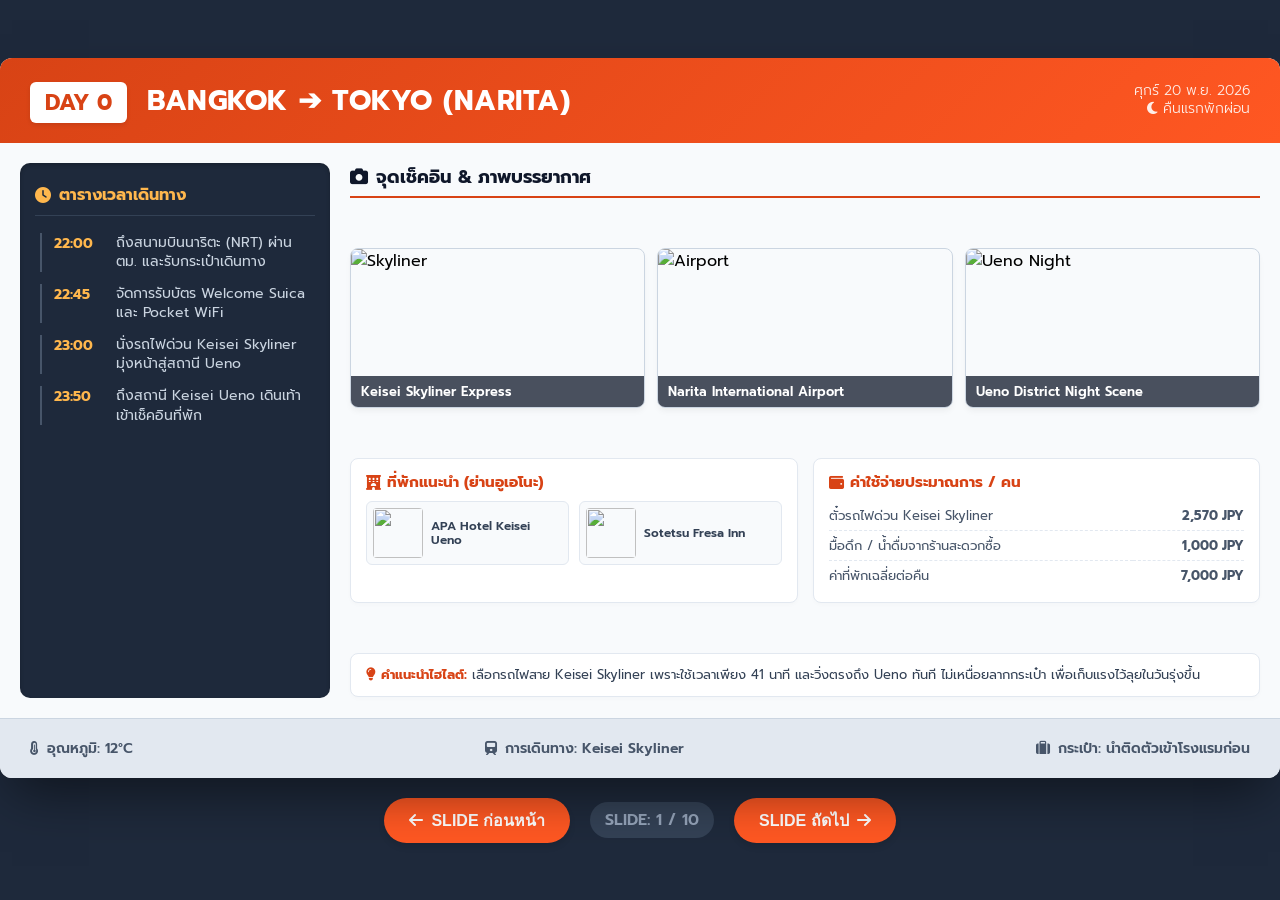
==== index.html @ 740a5201 "Create index.html Japan Trip for Nov 2026" ====
<!DOCTYPE html>
<html lang="th">
<head>
    <meta charset="UTF-8">
    <meta name="viewport" content="width=device-width, initial-scale=1.0">
    <title>Japan Golden Autumn Trip 2026 - PPT Deck</title>
    <link rel="preconnect" href="https://fonts.googleapis.com">
    <link rel="preconnect" href="https://fonts.gstatic.com" crossorigin>
    <link href="https://fonts.googleapis.com/css2?family=Prompt:wght@300;400;600;700&display=swap" rel="stylesheet">
    <link rel="stylesheet" href="https://cdnjs.cloudflare.com/ajax/libs/font-awesome/6.5.1/css/all.min.css">
    <style>
        * { box-sizing: border-box; margin: 0; padding: 0; }
        body { 
            background-color: #1e293b; 
            font-family: 'Prompt', sans-serif; 
            display: flex; 
            flex-direction: column; 
            align-items: center; 
            justify-content: center; 
            min-height: 100vh;
            overflow-x: hidden;
        }

        /* PPT Presentation Wrapper */
        .ppt-wrapper {
            position: relative;
            width: 1280px;
            height: 720px;
            background: #0f172a;
            box-shadow: 0 25px 50px -12px rgba(0, 0, 0, 0.5);
            border-radius: 12px;
            overflow: hidden;
        }

        /* Slide Control Mechanics */
        .slide {
            position: absolute;
            top: 0;
            left: 0;
            width: 1280px;
            height: 720px;
            background-color: #ffffff;
            display: none; /* ซ่อนทุกหน้าไว้ก่อน */
            flex-direction: column;
        }

        /* หน้าที่กำลังแสดงผล */
        .slide.active {
            display: flex;
        }

        /* HEADER STYLES */
        .header {
            background: linear-gradient(135deg, #d84315, #ff5722);
            color: white;
            padding: 15px 30px;
            display: flex;
            justify-content: space-between;
            align-items: center;
            height: 85px;
        }
        .header .day-badge {
            background-color: white;
            color: #d84315;
            padding: 4px 15px;
            border-radius: 6px;
            font-weight: 700;
            font-size: 22px;
            margin-right: 20px;
            box-shadow: 0 2px 4px rgba(0,0,0,0.1);
        }
        .header .route { font-size: 28px; font-weight: 700; flex-grow: 1; letter-spacing: 0.5px; }
        .header .sun-info { text-align: right; font-size: 14px; opacity: 0.9; font-weight: 300; line-height: 1.3; }

        /* MAIN CONTENT LAYOUT */
        .main-content {
            display: grid;
            grid-template-columns: 310px 1fr;
            flex-grow: 1;
            padding: 20px;
            gap: 20px;
            background-color: #f8fafc;
            height: calc(100% - 145px);
        }

        /* Left Side: Schedule Time-Table */
        .schedule-column {
            background-color: #1e293b;
            color: white;
            border-radius: 10px;
            padding: 20px 15px;
            display: flex;
            flex-direction: column;
            gap: 12px;
            box-shadow: inset 0 2px 4px rgba(0,0,0,0.2);
        }
        .schedule-title-bar {
            color: #ffb74d;
            font-size: 16px;
            font-weight: 700;
            border-bottom: 1px solid #334155;
            padding-bottom: 8px;
            margin-bottom: 5px;
            display: flex;
            align-items: center;
            gap: 8px;
        }
        .schedule-item { display: flex; align-items: flex-start; gap: 12px; border-left: 2px solid #475569; padding-left: 12px; margin-left: 5px; }
        .schedule-time { font-weight: 700; color: #ffb74d; min-width: 50px; font-size: 14px; }
        .schedule-desc { line-height: 1.4; font-size: 14px; color: #cbd5e1; }

        /* Right Side: Content Area */
        .content-area { display: flex; flex-direction: column; gap: 15px; justify-content: space-between; }
        
        .section-title {
            font-size: 18px;
            font-weight: 700;
            color: #0f172a;
            border-bottom: 2px solid #d84315;
            padding-bottom: 5px;
            display: flex;
            align-items: center;
            gap: 8px;
        }

        /* Image Display Grid */
        .photo-grid { display: grid; grid-template-columns: repeat(3, 1fr); gap: 12px; }
        .photo-box { border-radius: 8px; overflow: hidden; height: 160px; border: 1px solid #cbd5e1; position: relative; box-shadow: 0 4px 6px -1px rgba(0,0,0,0.05); }
        .photo-box img { width: 100%; height: 100%; object-fit: cover; }
        .photo-label { position: absolute; bottom: 0; left: 0; right: 0; background: rgba(15, 23, 42, 0.75); color: white; padding: 6px 10px; font-size: 13px; font-weight: 600; }

        /* Info Row Cards */
        .footer-sections { display: grid; grid-template-columns: 1fr 1fr; gap: 15px; }
        
        .box-container {
            background: #ffffff;
            border: 1px solid #e2e8f0;
            border-radius: 8px;
            padding: 12px 15px;
            box-shadow: 0 2px 4px rgba(0,0,0,0.02);
        }
        .box-title { color: #d84315; font-weight: 700; font-size: 15px; margin-bottom: 8px; display: flex; align-items: center; gap: 6px; }
        
        .cards-row { display: grid; grid-template-columns: repeat(2, 1fr); gap: 10px; }
        .small-card { background: #f8fafc; border: 1px solid #e2e8f0; border-radius: 6px; padding: 6px; display: flex; align-items: center; gap: 8px; }
        .small-card img { width: 50px; height: 50px; object-fit: cover; border-radius: 4px; flex-shrink: 0; }
        .small-card .name { font-size: 12px; font-weight: 600; color: #334155; line-height: 1.2; }

        /* Cost Lists */
        .cost-table { width: 100%; border-collapse: collapse; font-size: 13px; }
        .cost-table tr { border-bottom: 1px dashed #e2e8f0; }
        .cost-table tr:last-child { border-bottom: none; }
        .cost-table td { padding: 5px 0; color: #475569; }
        .cost-val { text-align: right; font-weight: 700; color: #0f172a; }

        /* Tips Banner */
        .tips-box { font-size: 13px; line-height: 1.4; color: #334155; }
        .tips-box strong { color: #d84315; }

        /* BOTTOM METRICS BAR */
        .bottom-icons {
            display: flex;
            justify-content: space-between;
            align-items: center;
            padding: 0 30px;
            background: #e2e8f0;
            height: 60px;
            font-size: 14px;
            color: #475569;
            font-weight: 600;
            border-top: 1px solid #cbd5e1;
        }
        .bottom-icons div { display: flex; align-items: center; gap: 8px; }

        /* INTERACTIVE NAVIGATION BUTTONS */
        .nav-controls {
            display: flex;
            gap: 20px;
            margin-top: 20px;
            align-items: center;
        }
        .btn-nav {
            background-color: #ff5722;
            color: white;
            border: none;
            padding: 10px 25px;
            font-size: 16px;
            font-weight: 600;
            border-radius: 30px;
            cursor: pointer;
            transition: all 0.2s;
            box-shadow: 0 4px 6px rgba(0,0,0,0.1);
            display: flex;
            align-items: center;
            gap: 8px;
        }
        .btn-nav:hover { background-color: #d84315; transform: translateY(-2px); }
        .btn-nav:active { transform: translateY(0); }
        .slide-indicator {
            color: #94a3b8;
            font-size: 16px;
            font-weight: 600;
            background: #334155;
            padding: 6px 15px;
            border-radius: 20px;
        }
    </style>
</head>
<body>

<div class="ppt-wrapper">

    <div class="slide active" id="slide-0">
        <div class="header">
            <div><span class="day-badge">DAY 0</span><span class="route">BANGKOK ➔ TOKYO (NARITA)</span></div>
            <div class="sun-info">ศุกร์ 20 พ.ย. 2026<br><i class="fa-solid fa-moon"></i> คืนแรกพักผ่อน</div>
        </div>
        <div class="main-content">
            <div class="schedule-column">
                <div class="schedule-title-bar"><i class="fa-solid fa-clock"></i> ตารางเวลาเดินทาง</div>
                <div class="schedule-item"><div class="schedule-time">22:00</div><div class="schedule-desc">ถึงสนามบินนาริตะ (NRT) ผ่าน ตม. และรับกระเป๋าเดินทาง</div></div>
                <div class="schedule-item"><div class="schedule-time">22:45</div><div class="schedule-desc">จัดการรับบัตร Welcome Suica และ Pocket WiFi</div></div>
                <div class="schedule-item"><div class="schedule-time">23:00</div><div class="schedule-desc">นั่งรถไฟด่วน Keisei Skyliner มุ่งหน้าสู่สถานี Ueno</div></div>
                <div class="schedule-item"><div class="schedule-time">23:50</div><div class="schedule-desc">ถึงสถานี Keisei Ueno เดินเท้าเข้าเช็คอินที่พัก</div></div>
            </div>
            <div class="content-area">
                <div class="section-title"><i class="fa-solid fa-camera"></i> จุดเช็คอิน & ภาพบรรยากาศ</div>
                <div class="photo-grid">
                    <div class="photo-box"><img src="http://www.keisei.co.jp/keisei/tetudou/skyliner/th/assets/images/skyliner/index/skyliner_poster.jpg?q=80&w=400" alt="Skyliner"><div class="photo-label">Keisei Skyliner Express</div></div>
                    <div class="photo-box"><img src="https://www.japankakkoii.com/wp-content/uploads/2023/07/tokyo-narita-airport-01.jpg.webp?q=80&w=400" alt="Airport"><div class="photo-label">Narita International Airport</div></div>
                    <div class="photo-box"><img src="https://images.unsplash.com/photo-1540959733332-eab4deabeeaf?q=80&w=400" alt="Ueno Night"><div class="photo-label">Ueno District Night Scene</div></div>
                </div>
                <div class="footer-sections">
                    <div class="box-container">
                        <div class="box-title"><i class="fa-solid fa-hotel"></i> ที่พักแนะนำ (ย่านอูเอโนะ)</div>
                        <div class="cards-row">
                            <div class="small-card"><img src="https://images.unsplash.com/photo-1566073771259-6a8506099945?q=80&w=100"><div class="name">APA Hotel Keisei Ueno</div></div>
                            <div class="small-card"><img src="https://images.unsplash.com/photo-1520250497591-112f2f40a3f4?q=80&w=100"><div class="name">Sotetsu Fresa Inn</div></div>
                        </div>
                    </div>
                    <div class="box-container">
                        <div class="box-title"><i class="fa-solid fa-wallet"></i> ค่าใช้จ่ายประมาณการ / คน</div>
                        <table class="cost-table">
                            <tr><td>ตั๋วรถไฟด่วน Keisei Skyliner</td><td class="cost-val">2,570 JPY</td></tr>
                            <tr><td>มื้อดึก / น้ำดื่มจากร้านสะดวกซื้อ</td><td class="cost-val">1,000 JPY</td></tr>
                            <tr><td>ค่าที่พักเฉลี่ยต่อคืน</td><td class="cost-val">7,000 JPY</td></tr>
                        </table>
                    </div>
                </div>
                <div class="box-container">
                    <div class="tips-box"><i class="fa-solid fa-lightbulb" style="color:#d84315;"></i> <strong>คำแนะนำไฮไลต์:</strong> เลือกรถไฟสาย Keisei Skyliner เพราะใช้เวลาเพียง 41 นาที และวิ่งตรงถึง Ueno ทันที ไม่เหนื่อยลากกระเป๋า เพื่อเก็บแรงไว้ลุยในวันรุ่งขึ้น</div>
                </div>
            </div>
        </div>
        <div class="bottom-icons">
            <div><i class="fa-solid fa-temperature-three-quarters"></i> อุณหภูมิ: 12°C</div>
            <div><i class="fa-solid fa-train"></i> การเดินทาง: Keisei Skyliner</div>
            <div><i class="fa-solid fa-suitcase"></i> กระเป๋า: นำติดตัวเข้าโรงแรมก่อน</div>
        </div>
    </div>

    <div class="slide" id="slide-1">
        <div class="header">
            <div><span class="day-badge">DAY 1</span><span class="route">TOKYO HIGHLIGHTS (Asakusa & Shibuya)</span></div>
            <div class="sun-info">เสาร์ 21 พ.ย. 2026<br>SUNSET: 16:31</div>
        </div>
        <div class="main-content">
            <div class="schedule-column">
                <div class="schedule-title-bar"><i class="fa-solid fa-clock"></i> ตารางเวลาเดินทาง</div>
                <div class="schedule-item"><div class="schedule-time">09:00</div><div class="schedule-desc">เที่ยววัดเซนโซจิ (Asakusa) ไหว้ขอพรโคมแดงยักษ์</div></div>
                <div class="schedule-item"><div class="schedule-time">11:00</div><div class="schedule-desc">เดินชมและชิมขนมโบราณที่ถนนนากามิเสะ</div></div>
                <div class="schedule-item"><div class="schedule-time">12:30</div><div class="schedule-desc">ทานอาหารกลางวัน: เมนูเนื้อชุบแป้งทอดชื่อดัง</div></div>
                <div class="schedule-item"><div class="schedule-time">15:00</div><div class="schedule-desc">เดินทางไปห้าแยกชิบูย่า & ถ่ายรูปกับรูปปั้นฮาจิโกะ</div></div>
                <div class="schedule-item"><div class="schedule-time">17:00</div><div class="schedule-desc">ขึ้นตึก Shibuya Scramble Square ชมวิวพานอรามา</div></div>
            </div>
            <div class="content-area">
                <div class="section-title"><i class="fa-solid fa-camera"></i> จุดเช็คอิน & ภาพบรรยากาศ</div>
                <div class="photo-grid">
                    <div class="photo-box"><img src="http://c7.alamy.com/comp/T2ER0H/giant-red-lantern-at-the-main-senso-ji-temple-in-asakusa-tokyo-japan-it-is-the-oldest-buddhist-temple-in-tokyo-dedicated-to-kannon-the-goddess-of-T2ER0H.jpg?q=80&w=400" alt="Asakusa"><div class="photo-label">Sensoji Temple Red Lantern</div></div>
                    <div class="photo-box"><img src="http://rimage.gnst.jp/livejapan.com/public/article/detail/a/00/02/a0002128/img/en/a0002128_parts_5b3c60d00e62e.jpg?20190904105354&q=80?q=80&w=400" alt="Shibuya"><div class="photo-label">Shibuya Crossing Traffic</div></div>
                    <div class="photo-box"><img src="https://images.unsplash.com/photo-1554797589-7241bb691973?q=80&w=400" alt="Shibuya Sky"><div class="photo-label">Shibuya Sky Deck View</div></div>
                </div>
                <div class="footer-sections">
                    <div class="box-container">
                        <div class="box-title"><i class="fa-solid fa-utensils"></i> ร้านค้า & ร้านอาหารแนะนำ</div>
                        <div class="cards-row">
                            <div class="small-card"><img src="https://images.unsplash.com/photo-1621996346565-e3dbc646d9a9?q=80&w=100"><div class="name">Gyukatsu Motomura</div></div>
                            <div class="small-card"><img src="https://images.unsplash.com/photo-1552611052-33e04de081de?q=80&w=100"><div class="name">Ichiran Ramen Shibuya</div></div>
                        </div>
                    </div>
                    <div class="box-container">
                        <div class="box-title"><i class="fa-solid fa-wallet"></i> ค่าใช้จ่ายประมาณการ / คน</div>
                        <table class="cost-table">
                            <tr><td>ตั๋วรถไฟใต้ดิน Tokyo Metro 24 ชม.</td><td class="cost-val">800 JPY</td></tr>
                            <tr><td>ค่าอาหารกลางวันและเย็นแบบจัดเต็ม</td><td class="cost-val">4,500 JPY</td></tr>
                            <tr><td>บัตรเข้าชมวิว Shibuya Sky</td><td class="cost-val">2,200 JPY</td></tr>
                        </table>
                    </div>
                </div>
                <div class="box-container">
                    <div class="tips-box"><i class="fa-solid fa-lightbulb" style="color:#d84315;"></i> <strong>คำแนะนำไฮไลต์:</strong> ควรจองตั๋วขึ้นตึก Shibuya Sky ล่วงหน้าอย่างน้อย 1 เดือน เลือกช่วงเวลา 16:30 น. เพื่อให้ได้ชมวิวทั้งตอนพระอาทิตย์ตกดินและแสงไฟยามค่ำคืนของโตเกียวครับ</div>
                </div>
            </div>
        </div>
        <div class="bottom-icons">
            <div><i class="fa-solid fa-sun"></i> อุณหภูมิ: 14°C (แดดดี)</div>
            <div><i class="fa-solid fa-train-subway"></i> การเดินทาง: Tokyo Metro Pass</div>
            <div><i class="fa-solid fa-shoe-prints"></i> เดินประมาณ: 15,000 ก้าว</div>
        </div>
    </div>

    <div class="slide" id="slide-2">
        <div class="header">
            <div><span class="day-badge">DAY 2</span><span class="route">NIKKO WORLD HERITAGE DAY TRIP</span></div>
            <div class="sun-info">อาทิตย์ 22 พ.ย. 2026<br>SUNSET: 16:30</div>
        </div>
        <div class="main-content">
            <div class="schedule-column">
                <div class="schedule-title-bar"><i class="fa-solid fa-clock"></i> ตารางเวลาเดินทาง</div>
                <div class="schedule-item"><div class="schedule-time">07:30</div><div class="schedule-desc">จากสถานี Asakusa นั่งรถไฟด่วนขบวนใหม่ Spacia X</div></div>
                <div class="schedule-item"><div class="schedule-time">09:40</div><div class="schedule-desc">ถึงสถานี Tobu Nikko ต่อรถบัสไปยังโซนมรดกโลก</div></div>
                <div class="schedule-item"><div class="schedule-time">10:30</div><div class="schedule-desc">เข้าชมศาลเจ้าโทโชกุ (Toshogu) และสะพานแดงชินเคียว</div></div>
                <div class="schedule-item"><div class="schedule-time">13:00</div><div class="schedule-desc">ทานอาหารกลางวัน: เซ็ตฟองเต้าหู้ยุกะ เมนูท้องถิ่น</div></div>
                <div class="schedule-item"><div class="schedule-time">15:00</div><div class="schedule-desc">นั่งรถบัสขึ้นเขาชมน้ำตกเคกอน และทะเลสาบชูเซนจิ</div></div>
            </div>
            <div class="content-area">
                <div class="section-title"><i class="fa-solid fa-leaf"></i> ไฮไลท์ใบไม้เปลี่ยนสี มรดกโลก</div>
                <div class="photo-grid">
                    <div class="photo-box"><img src="http://japanupclose.web-japan.org/files/100473045.jpeg?q=80&w=400" alt="Toshogu"><div class="photo-label">Toshogu Shrine Nikko</div></div>
                    <div class="photo-box"><img src="http://assets.japantravel.com/photo/61833-212068/1440x960!/tochigi-%E6%97%A5%E5%85%89-%E7%A5%9E%E6%A9%8B-212068.webp?q=80&w=400" alt="Shinkyo"><div class="photo-label">Shinkyo Red Bridge</div></div>
                    <div class="photo-box"><img src="https://images.unsplash.com/photo-1493976040374-85c8e12f0c0e?q=80&w=400" alt="Kegon"><div class="photo-label">Kegon Falls & Autumn Leaves</div></div>
                </div>
                <div class="footer-sections">
                    <div class="box-container">
                        <div class="box-title"><i class="fa-solid fa-utensils"></i> ร้านเด่นเมืองนิกโก้</div>
                        <div class="cards-row">
                            <div class="small-card"><img src="https://images.unsplash.com/photo-1582878826629-29b7ad1cdc43?q=80&w=100"><div class="name">Nikko Yuba Seimondo</div></div>
                            <div class="small-card"><img src="https://images.unsplash.com/photo-1581184953904-29b294313ce3?q=80&w=100"><div class="name">Nikko Coffee (Cafe)</div></div>
                        </div>
                    </div>
                    <div class="box-container">
                        <div class="box-title"><i class="fa-solid fa-wallet"></i> ค่าใช้จ่ายประมาณการ / คน</div>
                        <table class="cost-table">
                            <tr><td>Nikko Pass World Heritage + Spacia X</td><td class="cost-val">6,000 JPY</td></tr>
                            <tr><td>มื้อกลางวันชุดฟองเต้าหู้ดั้งเดิม</td><td class="cost-val">3,000 JPY</td></tr>
                            <tr><td>ค่าเข้าชมศาลเจ้าโทโชกุ</td><td class="cost-val">1,300 JPY</td></tr>
                        </table>
                    </div>
                </div>
                <div class="box-container">
                    <div class="tips-box"><i class="fa-solid fa-lightbulb" style="color:#d84315;"></i> <strong>คำแนะนำไฮไลต์:</strong> นิกโก้ช่วงปลายเดือนพฤศจิกายน ใบไม้เปลี่ยนสีจะงดงามที่สุดบริเวณรอบๆ ศาลเจ้ามรดกโลกด้านล่าง อากาศจะค่อนข้างหนาวเย็นกว่าในโตเกียว ควรเตรียมเสื้อโค้ทหนาไปด้วยครับ</div>
                </div>
            </div>
        </div>
        <div class="bottom-icons">
            <div><i class="fa-solid fa-wind"></i> อุณหภูมิ: 8°C (หนาวเย็น)</div>
            <div><i class="fa-solid fa-train"></i> การเดินทาง: Tobu Spacia X Train</div>
            <div><i class="fa-solid fa-leaf"></i> สภาพธรรมชาติ: ใบไม้เปลี่ยนสีพีค</div>
        </div>
    </div>

    <div class="slide" id="slide-3">
        <div class="header">
            <div><span class="day-badge">DAY 3</span><span class="route">TOKYO ➔ NAGANO (HAKUBA ALPINE)</span></div>
            <div class="sun-info">จันทร์ 23 พ.ย. 2026<br>SUNSET: 16:35</div>
        </div>
        <div class="main-content">
            <div class="schedule-column">
                <div class="schedule-title-bar"><i class="fa-solid fa-clock"></i> ตารางเวลาเดินทาง</div>
                <div class="schedule-item"><div class="schedule-time">08:00</div><div class="schedule-desc">นั่งรถไฟความเร็วสูง Shinkansen จากโตเกียว ไปยังนากาโน่</div></div>
                <div class="schedule-item"><div class="schedule-time">10:30</div><div class="schedule-desc">ต่อรถบัสด่วนจากสถานี Nagano มุ่งสู่เมืองสกี Hakuba</div></div>
                <div class="schedule-item"><div class="schedule-time">12:00</div><div class="schedule-desc">ทานมื้อเที่ยง: ชินชูโซบะเส้นสดและเนื้อวัวนากาโน่</div></div>
                <div class="schedule-item"><div class="schedule-time">14:00</div><div class="schedule-desc">เดินเล่นถ่ายรูปที่สวนสาธารณะโออิเดะ (Oide Park)</div></div>
                <div class="schedule-item"><div class="schedule-time">18:00</div><div class="schedule-desc">เช็คอินโรงแรม แช่น้ำแร่ออนเซ็นธรรมชาติกลางแจ้ง</div></div>
            </div>
            <div class="content-area">
                <div class="section-title"><i class="fa-solid fa-mountain"></i> สัมผัสธรรมชาติเทือกเขาเจแปนแอลป์</div>
                <div class="photo-grid">
                    <div class="photo-box"><img src="http://dynamic-media-cdn.tripadvisor.com/media/photo-o/2a/05/74/d9/caption.jpg?q=80&w=400" alt="Oide Park"><div class="photo-label">Oide Park Rustic Bridge</div></div>
                    <div class="photo-box"><img src="https://qetour.com/public/images/articles/profile/25-95.jpg?auto=compress&cs=tinysrgb&w=1260&h=750&dpr=1?q=80&w=400" alt="Hakuba Mountains"><div class="photo-label">Hakuba Snow Peak Valley</div></div>
                    <div class="photo-box"><img src="https://images.unsplash.com/photo-1517154421773-0529f29ea451?q=80&w=400" alt="Resort"><div class="photo-label">Hakuba Ski Jump Area</div></div>
                </div>
                <div class="footer-sections">
                    <div class="box-container">
                        <div class="box-title"><i class="fa-solid fa-hotel"></i> รีสอร์ทออนเซ็นแนะนำ</div>
                        <div class="cards-row">
                            <div class="small-card"><img src="https://images.unsplash.com/photo-1551882547-ff43c61fe40d?q=80&w=100"><div class="name">Hakuba Mominoki Hotel</div></div>
                            <div class="small-card"><img src="https://images.unsplash.com/photo-1445019980597-93fa8acb246c?q=80&w=100"><div class="name">Hakuba Tokyu Hotel</div></div>
                        </div>
                    </div>
                    <div class="box-container">
                        <div class="box-title"><i class="fa-solid fa-wallet"></i> ค่าใช้จ่ายประมาณการ / คน</div>
                        <table class="cost-table">
                            <tr><td>ตั๋วรถไฟ Shinkansen + Bus ด่วน</td><td class="cost-val">11,000 JPY</td></tr>
                            <tr><td>มื้อกลางวันและเย็น (ในรีสอร์ท)</td><td class="cost-val">5,000 JPY</td></tr>
                            <tr><td>ค่าบริการส่งกระเป๋าเดินทางข้ามเมือง</td><td class="cost-val">2,500 JPY</td></tr>
                        </table>
                    </div>
                </div>
                <div class="box-container">
                    <div class="tips-box"><i class="fa-solid fa-lightbulb" style="color:#d84315;"></i> <strong>คำแนะนำไฮไลต์:</strong> เพื่อความสบายของคุณลุงและคณะ แนะนำให้ใช้บริการแมวดำ (Ta-Q-Bin) ส่งกระเป๋าใบใหญ่จากโตเกียวตรงไปรอที่โอซาก้าเลยครับ แล้วแยกเสื้อผ้าใส่เป้เล็กมาค้างที่ฮาคุบะ 1 คืน จะทำให้การขึ้นรถบัสคล่องตัวขึ้นมากครับ</div>
                </div>
            </div>
        </div>
        <div class="bottom-icons">
            <div><i class="fa-solid fa-snowflake"></i> อุณหภูมิ: 4°C (หนาวจัดมีหิมะบนยอดเขา)</div>
            <div><i class="fa-solid fa-train"></i> การเดินทาง: Shinkansen + Bus</div>
            <div><i class="fa-solid fa-hot-tub-person"></i> ผ่อนคลาย: แช่ออนเซ็นกลางหิมะ</div>
        </div>
    </div>

    <div class="slide" id="slide-4">
        <div class="header">
            <div><span class="day-badge">DAY 4</span><span class="route">HAKUBA ➔ NAGANO ➔ OSAKA (Dotonbori)</span></div>
            <div class="sun-info">อังคาร 24 พ.ย. 2026<br>SUNSET: 16:48</div>
        </div>
        <div class="main-content">
            <div class="schedule-column">
                <div class="schedule-title-bar"><i class="fa-solid fa-clock"></i> ตารางเวลาเดินทาง</div>
                <div class="schedule-item"><div class="schedule-time">09:00</div><div class="schedule-desc">นั่งรถบัสย้อนกลับจาก Hakuba ไปสถานี Nagano</div></div>
                <div class="schedule-item"><div class="schedule-time">11:00</div><div class="schedule-desc">นั่ง Shinkansen ต่อรถไฟด่วน Thunderbird มุ่งสู่โอซาก้า</div></div>
                <div class="schedule-item"><div class="schedule-time">15:00</div><div class="schedule-desc">ถึงโอซาก้า เช็คอินรับกระเป๋าใบใหญ่ที่ส่งล่วงหน้ามา</div></div>
                <div class="schedule-item"><div class="schedule-time">17:00</div><div class="schedule-desc">เยือนย่านโดทอนโบริ ถ่ายภาพคู่ป้ายกูลิโกะในตำนาน</div></div>
                <div class="schedule-item"><div class="schedule-time">18:30</div><div class="schedule-desc">Dinner: ลิ้มรสโอโคโนมิยากิ และทาโกะยากิร้อนๆ</div></div>
            </div>
            <div class="content-area">
                <div class="section-title"><i class="fa-solid fa-utensils"></i> แหล่งอาหารจานเด็ดแห่งครัวของญี่ปุ่น</div>
                <div class="photo-grid">
                    <div class="photo-box"><img src="http://c7.alamy.com/comp/2BD3CRK/osaka-japan-august-2019-glico-running-man-neon-sign-at-dotonbori-canal-is-the-most-popular-osakas-landmark-2BD3CRK.jpg?q=80&w=400" alt="Glico"><div class="photo-label">Dotonbori Glico Neon Sign</div></div>
                    <div class="photo-box"><img src="https://cdn.media.amplience.net/i/japancentre/Recipe-22-takoyaki-octopus-balls/Recipe-22-takoyaki-octopus-balls?$poi$&w=1400&h=820&sm=c&fmt=auto?q=80&w=400" alt="Takoyaki"><div class="photo-label">Fresh Octopus Takoyaki</div></div>
                    <div class="photo-box"><img src="https://photos.smugmug.com/Osaka/Minami/i-tB7CsBK/0/8d21f7e1/L/Minami_Shop_Shinsaibashisuji1-L.jpg?q=80&w=400" alt="Shinsaibashi"><div class="photo-label">Shinsaibashi Shopping Arcade</div></div>
                </div>
                <div class="footer-sections">
                    <div class="box-container">
                        <div class="box-title"><i class="fa-solid fa-store"></i> ร้านอร่อยห้ามพลาด</div>
                        <div class="cards-row">
                            <div class="small-card"><img src="https://images.unsplash.com/photo-1541544741938-0af808871cc0?q=80&w=100"><div class="name">Chibo Okonomiyaki</div></div>
                            <div class="small-card"><img src="https://images.unsplash.com/photo-1614527258496-03c14a84da3c?q=80&w=100"><div class="name">Kani Doraku (ร้านปูยักษ์)</div></div>
                        </div>
                    </div>
                    <div class="box-container">
                        <div class="box-title"><i class="fa-solid fa-wallet"></i> ค่าใช้จ่ายประมาณการ / คน</div>
                        <table class="cost-table">
                            <tr><td>ตั๋วรถไฟข้ามภูมิภาค Shinkansen</td><td class="cost-val">15,000 JPY</td></tr>
                            <tr><td>มื้อค่ำสตรีทฟู้ดโดทอนโบริ</td><td class="cost-val">4,000 JPY</td></tr>
                            <tr><td>ค่าโรงแรม (พักหรูติดสถานี JR)</td><td class="cost-val">9,000 JPY</td></tr>
                        </table>
                    </div>
                </div>
                <div class="box-container">
                    <div class="tips-box"><i class="fa-solid fa-lightbulb" style="color:#d84315;"></i> <strong>คำแนะนำไฮไลต์:</strong> เลือกพักโรงแรมที่ติดสถานีรถไฟหลัก เช่น ย่าน Umeda หรือ Osaka เพื่อความสะดวกในการเดินทางออกไปเที่ยวเมืองรอบๆ อย่างนารา โกเบ และเกียวโตในวันถัดๆ ไป โดยไม่ต้องเปลี่ยนที่พักอีกครับ</div>
                </div>
            </div>
        </div>
        <div class="bottom-icons">
            <div><i class="fa-solid fa-moon"></i> อุณหภูมิ: 15°C (อากาศเย็นสบาย)</div>
            <div><i class="fa-solid fa-train"></i> การเดินทาง: Shinkansen + Thunderbird</div>
            <div><i class="fa-solid fa-lightbulb"></i> บรรยากาศ: สีสันแสงไฟยามค่ำคืน</div>
        </div>
    </div>

    <div class="slide" id="slide-5">
        <div class="header">
            <div><span class="day-badge">DAY 5</span><span class="route">OSAKA CASTLE & SEAFOOD MARKET</span></div>
            <div class="sun-info">พุธ 25 พ.ย. 2026<br>SUNSET: 16:47</div>
        </div>
        <div class="main-content">
            <div class="schedule-column">
                <div class="schedule-title-bar"><i class="fa-solid fa-clock"></i> ตารางเวลาเดินทาง</div>
                <div class="schedule-item"><div class="schedule-time">09:00</div><div class="schedule-desc">ชมปราสาทโอซาก้า และแนวต้นแปะก๊วยสีเหลืองอร่าม</div></div>
                <div class="schedule-item"><div class="schedule-time">11:30</div><div class="schedule-desc">ตระเวนกินของอร่อยที่ตลาดปลาคุรมง (Kuromon Market)</div></div>
                <div class="schedule-item"><div class="schedule-time">12:30</div><div class="schedule-desc">Lunch: ทานซาชิมิสดๆ หอยเชลล์ยักษ์ และขาปูยักษ์ย่าง</div></div>
                <div class="schedule-item"><div class="schedule-time">15:00</div><div class="schedule-desc">ขึ้นตึกสูง Harukas 300 ชมทัศนียภาพเมืองแบบมุมกว้าง</div></div>
                <div class="schedule-item"><div class="schedule-time">18:00</div><div class="schedule-desc">Dinner: ปิ้งย่างเนื้อวัวมัตสึซากะเกรดพรีเมียมลายหินอ่อน</div></div>
            </div>
            <div class="content-area">
                <div class="section-title"><i class="fa-solid fa-castle"></i> แหล่งวัฒนธรรมและความทันสมัยของโอซาก้า</div>
                <div class="photo-grid">
                    <div class="photo-box"><img src="http://en.pimg.jp/034/806/211/1/34806211.jpg?q=80&w=400" alt="Castle"><div class="photo-label">Osaka Castle & Ginkgo Trees</div></div>
                    <div class="photo-box"><img src="https://images.unsplash.com/photo-1549488344-1f9b8d2bd1f3?q=80&w=400" alt="Kuromon"><div class="photo-label">Kuromon Seafood Market</div></div>
                    <div class="photo-box"><img src="https://images.unsplash.com/photo-1502672260266-1c1ef2d93688?q=80&w=400" alt="Harukas"><div class="photo-label">Abeno Harukas 300 Floor</div></div>
                </div>
                <div class="footer-sections">
                    <div class="box-container">
                        <div class="box-title"><i class="fa-solid fa-utensils"></i> ร้านแนะนำระดับมิชลิน</div>
                        <div class="cards-row">
                            <div class="small-card"><img src="https://images.unsplash.com/photo-1544025162-d76694265947?q=80&w=100"><div class="name">Matsusakagyu Yakiniku M</div></div>
                            <div class="small-card"><img src="https://images.unsplash.com/photo-1584269600464-37b1b58a9fe7?q=80&w=100"><div class="name">Endo Sushi (ตลาดปลาเก่า)</div></div>
                        </div>
                    </div>
                    <div class="box-container">
                        <div class="box-title"><i class="fa-solid fa-wallet"></i> ค่าใช้จ่ายประมาณการ / คน</div>
                        <table class="cost-table">
                            <tr><td>ตั๋วเข้าปราสาท + ตึกชมวิว Harukas</td><td class="cost-val">2,600 JPY</td></tr>
                            <tr><td>อาหารกลางวันอาหารทะเลสดในตลาด</td><td class="cost-val">3,500 JPY</td></tr>
                            <tr><td>มื้อค่ำปิ้งย่างเนื้อวัวมัตสึซากะพรีเมียม</td><td class="cost-val">8,000 JPY</td></tr>
                        </table>
                    </div>
                </div>
                <div class="box-container">
                    <div class="tips-box"><i class="fa-solid fa-lightbulb" style="color:#d84315;"></i> <strong>คำแนะนำไฮไลต์:</strong> ตลาดคุรมงควรไปถึงช่วงก่อนบ่ายโมง เพราะวัตถุดิบจะสดและร้านค้ายังเปิดครบทุกร้าน ส่วนเนื้อย่างร้าน Matsusakagyu M แนะนำให้จองล่วงหน้าเพื่อได้ห้องส่วนตัวครับ</div>
                </div>
            </div>
        </div>
        <div class="bottom-icons">
            <div><i class="fa-solid fa-cloud-sun"></i> อุณหภูมิ: 13°C (มีเมฆบางส่วน)</div>
            <div><i class="fa-solid fa-train"></i> การเดินทาง: Osaka Loop Line</div>
            <div><i class="fa-solid fa-camera"></i> ไฮไลต์: ใบแปะก๊วยสีเหลืองรอบปราสาท</div>
        </div>
    </div>

    <div class="slide" id="slide-6">
        <div class="header">
            <div><span class="day-badge">DAY 6</span><span class="route">NARA ANCIENT PARK & TODAIJI TEMPLE</span></div>
            <div class="sun-info">พฤหัส 26 พ.ย. 2026<br>SUNSET: 16:47</div>
        </div>
        <div class="main-content">
            <div class="schedule-column">
                <div class="schedule-title-bar"><i class="fa-solid fa-clock"></i> ตารางเวลาเดินทาง</div>
                <div class="schedule-item"><div class="schedule-time">09:30</div><div class="schedule-desc">นั่งรถไฟด่วน JR จากสถานี Osaka ตรงสู่เมืองนารา</div></div>
                <div class="schedule-item"><div class="schedule-time">10:30</div><div class="schedule-desc">เดินเล่นในสวนนารา (Nara Park) ทักทายกวางท้องถิ่น</div></div>
                <div class="schedule-item"><div class="schedule-time">11:30</div><div class="schedule-desc">ชมความอลังการของพระใหญ่ ณ วิหารไม้โบราณวัดโทไดจิ</div></div>
                <div class="schedule-item"><div class="schedule-time">13:00</div><div class="schedule-desc">Lunch: ลิ้มลอง ซูชิห่อใบพลับ (Kaki-no-ha Sushi)</div></div>
                <div class="schedule-item"><div class="schedule-time">15:00</div><div class="schedule-desc">สัมผัสวิถีชีวิตดั้งเดิมที่ย่านเมืองเก่านารามลี (Naramachi)</div></div>
            </div>
            <div class="content-area">
                <div class="section-title"><i class="fa-solid fa-paw"></i> เมืองหลวงเก่าแก่และฝูงกวางใต้ร่มใบไม้แดง</div>
                <div class="photo-grid">
                    <div class="photo-box"><img src="http://narashikanko.or.jp/lsc/upfile/article/0000/0022/22_1_l.jpg?q=80&w=400" alt="Nara Deer"><div class="photo-label">Nara Park Friendly Deer</div></div>
                    <div class="photo-box"><img src="https://images.unsplash.com/photo-1545569341-9eb8b30979d9?q=80&w=400" alt="Todaiji"><div class="photo-label">Todai-ji Great Wooden Hall</div></div>
                    <div class="photo-box"><img src="https://images.unsplash.com/photo-1493976040374-85c8e12f0c0e?q=80&w=400" alt="Naramachi"><div class="photo-label">Traditional Naramachi Street</div></div>
                </div>
                <div class="footer-sections">
                    <div class="box-container">
                        <div class="box-title"><i class="fa-solid fa-store"></i> ร้านเด่นเมืองนารา</div>
                        <div class="cards-row">
                            <div class="small-card"><img src="https://images.unsplash.com/photo-1579871494447-9811cf80d66c?q=80&w=100"><div class="name">Hiraso Nara (ซูชิโบราณ)</div></div>
                            <div class="small-card"><img src="https://images.unsplash.com/photo-1582878826629-29b7ad1cdc43?q=80&w=100"><div class="name">Maguro Koya (ร้านทูน่า)</div></div>
                        </div>
                    </div>
                    <div class="box-container">
                        <div class="box-title"><i class="fa-solid fa-wallet"></i> ค่าใช้จ่ายประมาณการ / คน</div>
                        <table class="cost-table">
                            <tr><td>ค่าตั๋วรถไฟ JR ไป-กลับจากโอซาก้า</td><td class="cost-val">1,600 JPY</td></tr>
                            <tr><td>มื้อกลางวันเซ็ตซูชิและขนมหวาน</td><td class="cost-val">3,000 JPY</td></tr>
                            <tr><td>ค่าเข้าวิหารวัดโทไดจิ + ขนมเซนเบ้กวาง</td><td class="cost-val">1,000 JPY</td></tr>
                        </table>
                    </div>
                </div>
                <div class="box-container">
                    <div class="tips-box"><i class="fa-solid fa-lightbulb" style="color:#d84315;"></i> <strong>คำถามไฮไลต์:</strong> น้องกวางที่นาราโค้งคำนับเพื่อขอขนมเซนเบ้ได้ แนะนำให้คุณลุงถือขนมเหนือระดับอกเพื่อให้กวางโค้งคำนับอย่างเรียบร้อยก่อนให้ เพื่อความปลอดภัยและได้รูปสวยงามครับ</div>
                </div>
            </div>
        </div>
        <div class="bottom-icons">
            <div><i class="fa-solid fa-sun"></i> อุณหภูมิ: 12°C (ฟ้าเปิดสดใส)</div>
            <div><i class="fa-solid fa-train"></i> การเดินทาง: JR Nara Line</div>
            <div><i class="fa-solid fa-heart"></i> ไฮไลต์: ชมสถาปัตยกรรมไม้ที่ใหญ่ที่สุด</div>
        </div>
    </div>

    <div class="slide" id="slide-7">
        <div class="header">
            <div><span class="day-badge">DAY 7</span><span class="route">KOBE PORT CITY & EXQUISITE BEEF</span></div>
            <div class="sun-info">ศุกร์ 27 พ.ย. 2026<br>SUNSET: 16:47</div>
        </div>
        <div class="main-content">
            <div class="schedule-column">
                <div class="schedule-title-bar"><i class="fa-solid fa-clock"></i> ตารางเวลาเดินทาง</div>
                <div class="schedule-item"><div class="schedule-time">10:00</div><div class="schedule-desc">เดินทางสบายๆ ด้วยรถไฟด่วนมุ่งหน้าสู่เมืองท่าโกเบ</div></div>
                <div class="schedule-item"><div class="schedule-time">11:00</div><div class="schedule-desc">ชมบ้านสไตล์ยุโรปโบราณ ณ ย่านคิตาโน่ อิจินกัน</div></div>
                <div class="schedule-item"><div class="schedule-time">12:30</div><div class="schedule-desc">Highlight: ทานสเต็กเนื้อวัวโกเบแท้ระดับเกรด A5</div></div>
                <div class="schedule-item"><div class="schedule-time">15:00</div><div class="schedule-desc">เดินเล่นริมทะเลอ่าวโกเบ ย่าน Kobe Harborland</div></div>
                <div class="schedule-item"><div class="schedule-time">17:00</div><div class="schedule-desc">ชมแสงไฟสีแดงเปิดสว่างบนหอคอยโกเบพอร์ตทาวเวอร์</div></div>
            </div>
            <div class="content-area">
                <div class="section-title"><i class="fa-solid fa-anchor"></i> บรรยากาศเมืองท่าโมเดิร์นและสเต็กระดับโลก</div>
                <div class="photo-grid">
                    <div class="photo-box"><img src="http://resources.matcha-jp.com/resize/720x2000/2017/03/06-20602.webp?q=80&w=400" alt="Kobe Tower"><div class="photo-label">Kobe Port Tower Architecture</div></div>
                    <div class="photo-box"><img src="https://c7.alamy.com/comp/F4XEAN/crowds-in-front-of-the-mosaic-shopping-complex-at-harborland-in-kobe-F4XEAN.jpg?q=80&w=400" alt="Kobe Harbor"><div class="photo-label">Kobe Harbor Front & Shopping</div></div>
                    <div class="photo-box"><img src="https://images.unsplash.com/photo-1558030006-450675393462?q=80&w=400" alt="Kobe Beef"><div class="photo-label">Teppanyaki Kobe Beef Sizzling</div></div>
                </div>
                <div class="footer-sections">
                    <div class="box-container">
                        <div class="box-title"><i class="fa-solid fa-fire-burner"></i> ร้านสเต็กเนื้อโกเบยอดนิยม</div>
                        <div class="cards-row">
                            <div class="small-card"><img src="https://images.unsplash.com/photo-1615937657715-bc7b4b7962c1?q=80&w=100"><div class="name">Mouriya (สไตล์ดั้งเดิม)</div></div>
                            <div class="small-card"><img src="https://images.unsplash.com/photo-1544025162-d76694265947?q=80&w=100"><div class="name">Steakland Kobe (คุ้มค่า)</div></div>
                        </div>
                    </div>
                    <div class="box-container">
                        <div class="box-title"><i class="fa-solid fa-wallet"></i> ค่าใช้จ่ายประมาณการ / คน</div>
                        <table class="cost-table">
                            <tr><td>ตั๋วรถไฟไป-กลับ Hankoku / JR Line</td><td class="cost-val">1,200 JPY</td></tr>
                            <tr><td>มื้อเที่ยงสเต็กเนื้อโกเบพรีเมียมเทปปันยากิ</td><td class="cost-val">12,000 JPY</td></tr>
                            <tr><td>ค่าตั๋วขึ้นชมวิวด้านบนหอคอยโกเบ</td><td class="cost-val">1,000 JPY</td></tr>
                        </table>
                    </div>
                </div>
                <div class="box-container">
                    <div class="tips-box"><i class="fa-solid fa-lightbulb" style="color:#d84315;"></i> <strong>คำแนะนำไฮไลต์:</strong> แนะนำให้เลือกทานเนื้อโกเบในมื้อกลางวัน (Lunch Set) เนื่องจากทุกร้านจะมีโปรโมชั่นราคาพิเศษ ซึ่งถูกกว่ามื้อค่ำถึง 30-40% ในคุณภาพเนื้อแบบเดียวกันเป๊ะครับลุง!</div>
                </div>
            </div>
        </div>
        <div class="bottom-icons">
            <div><i class="fa-solid fa-moon"></i> อุณหภูมิ: 14°C (ลมทะเลเย็นพัดผ่าน)</div>
            <div><i class="fa-solid fa-train"></i> การเดินทาง: Hanshin Main Line</div>
            <div><i class="fa-solid fa-utensils"></i> ความฟิน: มื้อหรูทานเนื้อเกรดเอห้า</div>
        </div>
    </div>

    <div class="slide" id="slide-8">
        <div class="header">
            <div><span class="day-badge">DAY 8</span><span class="route">KYOTO AUTUMN (Kiyomizu-dera & Bamboo)</span></div>
            <div class="sun-info">เสาร์ 28 พ.ย. 2026<br>SUNSET: 16:47</div>
        </div>
        <div class="main-content">
            <div class="schedule-column">
                <div class="schedule-title-bar"><i class="fa-solid fa-clock"></i> ตารางเวลาเดินทาง</div>
                <div class="schedule-item"><div class="schedule-time">08:30</div><div class="schedule-desc">นั่งรถไฟด่วนพิเศษสายสั้น จากโอซาก้าสู่เมืองเกียวโต</div></div>
                <div class="schedule-item"><div class="schedule-time">09:30</div><div class="schedule-desc">เยือนวัดน้ำใส (Kiyomizu-dera) ชมวิวระเบียงไม้ไม้แดง</div></div>
                <div class="schedule-item"><div class="schedule-time">12:00</div><div class="schedule-desc">Lunch: อาหารชุดเต้าหู้ต้ม และโซบะร้อนสไตล์เกียวโต</div></div>
                <div class="schedule-item"><div class="schedule-time">14:00</div><div class="schedule-desc">เดินทางไปย่านอาราชิยามะ และเดินชมอุโมงค์ป่าไผ่</div></div>
                <div class="schedule-item"><div class="schedule-time">16:30</div><div class="schedule-desc">เดินชมย่านเมืองเก่ากิออน (Gion) ค้นหาเกอิชาโบราณ</div></div>
            </div>
            <div class="content-area">
                <div class="section-title"><i class="fa-solid fa-torii-gate"></i> เมืองหลวงเก่าอารยธรรมพันปีกับสีสันใบไม้ร่วง</div>
                <div class="photo-grid">
                    <div class="photo-box"><img src="http://img.activityjapan.com/wi/kiyomizudera-midokoro_thumb.jpg?q=80&w=400" alt="Kyoto Kiyomizu"><div class="photo-label">Kiyomizu-dera Main Stage</div></div>
                    <div class="photo-box"><img src="https://images.unsplash.com/photo-1493976040374-85c8e12f0c0e?q=80&w=400" alt="Arashiyama"><div class="photo-label">Arashiyama Bamboo Pathway</div></div>
                    <div class="photo-box"><img src="https://images.unsplash.com/photo-1545569341-9eb8b30979d9?q=80&w=400" alt="Gion"><div class="photo-label">Gion Historical Wooden Houses</div></div>
                </div>
                <div class="footer-sections">
                    <div class="box-container">
                        <div class="box-title"><i class="fa-solid fa-leaf"></i> ร้านน้ำชา & อาหารดั้งเดิม</div>
                        <div class="cards-row">
                            <div class="small-card"><img src="https://images.unsplash.com/photo-1582878826629-29b7ad1cdc43?q=80&w=100"><div class="name">Yudofu Sagano (เต้าหู้)</div></div>
                            <div class="small-card"><img src="https://images.unsplash.com/photo-1553621042-f6e147245754?q=80&w=100"><div class="name">Gion Tsujiri Matcha</div></div>
                        </div>
                    </div>
                    <div class="box-container">
                        <div class="box-title"><i class="fa-solid fa-wallet"></i> ค่าใช้จ่ายประมาณการ / คน</div>
                        <table class="cost-table">
                            <tr><td>ตั๋วรถไฟด่วนไป-กลับ แหล่งท่องเที่ยว</td><td class="cost-val">1,200 JPY</td></tr>
                            <tr><td>Kyoto City Bus One-day Pass</td><td class="cost-val">700 JPY</td></tr>
                            <tr><td>มื้อกลางวันและชาเขียวมัทฉะแท้</td><td class="cost-val">5,000 JPY</td></tr>
                        </table>
                    </div>
                </div>
                <div class="box-container">
                    <div class="tips-box"><i class="fa-solid fa-lightbulb" style="color:#d84315;"></i> <strong>คำแนะนำไฮไลต์:</strong> ช่วงปลายเดือนพฤศจิกายนเป็นช่วงที่นักท่องเที่ยวเดินทางมาเกียวโตหนาแน่นที่สุด แนะนำให้ออกเดินทางตั้งแต่เช้าตรู่ เพื่อเลี่ยงรถติดและคิวยาวที่วัดน้ำใสครับลุง</div>
                </div>
            </div>
        </div>
        <div class="bottom-icons">
            <div><i class="fa-solid fa-leaf"></i> อุณหภูมิ: 11°C (อากาศหนาวกำลังดี)</div>
            <div><i class="fa-solid fa-bus"></i> การเดินทาง: Kyoto City Bus</div>
            <div><i class="fa-solid fa-camera"></i> ถ่ายรูป: วิวใบไม้สีแดงทั่วทั้งหุบเขา</div>
        </div>
    </div>

    <div class="slide" id="slide-9">
        <div class="header">
            <div><span class="day-badge">DAY 9</span><span class="route">SHINSEKAI ➔ KANSAI AIRPORT ➔ BANGKOK</span></div>
            <div class="sun-info">อาทิตย์ 29 พ.ย. 2026<br>เดินทางกลับประเทศไทย</div>
        </div>
        <div class="main-content">
            <div class="schedule-column">
                <div class="schedule-title-bar"><i class="fa-solid fa-clock"></i> ตารางเวลาเดินทาง</div>
                <div class="schedule-item"><div class="schedule-time">10:00</div><div class="schedule-desc">เช็คเอาท์ออกจากโรงแรม และฝากกระเป๋าเดินทางไว้ก่อน</div></div>
                <div class="schedule-item"><div class="schedule-time">11:00</div><div class="schedule-desc">ชมหอคอยซึเทนคาคุ (Tsutenkaku) ย่านชินเซไก</div></div>
                <div class="schedule-item"><div class="schedule-time">12:30</div><div class="schedule-desc">Lunch: เมนูคุชิคัตสึ ของทอดเสียบไม้กรอบสไตล์โอซาก้า</div></div>
                <div class="schedule-item"><div class="schedule-time">15:00</div><div class="schedule-desc">รับกระเป๋า นั่งรถไฟด่วน Harukas Express ยิงตรงสู่สนามบิน</div></div>
                <div class="schedule-item"><div class="schedule-time">17:00</div><div class="schedule-desc">ถึงสนามบิน KIX เช็คอิน ช้อปปิ้งของฝากร้าน Duty Free</div></div>
            </div>
            <div class="content-area">
                <div class="section-title"><i class="fa-solid fa-plane"></i> บรรยากาศโอซาก้ายุคคลาสสิก & ช้อปปิ้งส่งท้ายทริป</div>
                <div class="photo-grid">
                    <div class="photo-box"><img src="https://rimage.gnst.jp/livejapan.com/public/article/detail/a/20/00/a2000120/img/en/a2000120_main.jpg?20250711000000&q=80?q=80&w=400" alt="Shinsekai"><div class="photo-label">Shinsekai Tsutenkaku Tower</div></div>
                    <div class="photo-box"><img src="https://images.unsplash.com/photo-1540959733332-eab4deabeeaf?q=80&w=400" alt="Kushikatsu"><div class="photo-label">Kushikatsu Daruma Skewers</div></div>
                    <div class="photo-box"><img src="http://assets.japantravel.com/photo/poi-141-214154/1440x960!/osaka-kansai-airport-214154.webp?q=80&w=400" alt="KIX"><div class="photo-label">Kansai International Airport</div></div>
                </div>
                <div class="footer-sections">
                    <div class="box-container">
                        <div class="box-title"><i class="fa-solid fa-bag-shopping"></i> ร้านของฝากยอดนิยมในสนามบิน</div>
                        <div class="cards-row">
                            <div class="small-card"><img src="https://images.unsplash.com/photo-1555126634-323283e090fa?q=80&w=100"><div class="name">Shiroi Koibito / Tokyo Banana</div></div>
                            <div class="small-card"><img src="https://images.unsplash.com/photo-1581184953904-29b294313ce3?q=80&w=100"><div class="name">Rikuro Ojisan (ชีสเค้กเด้งดึ๋ง)</div></div>
                        </div>
                    </div>
                    <div class="box-container">
                        <div class="box-title"><i class="fa-solid fa-wallet"></i> ค่าใช้จ่ายประมาณการ / คน</div>
                        <table class="cost-table">
                            <tr><td>ตั๋วรถไฟด่วน Haruka Express ไปสนามบิน</td><td class="cost-val">1,800 JPY</td></tr>
                            <tr><td>มื้อกลางวันชุดของทอดเสียบไม้ดั้งเดิม</td><td class="cost-val">3,000 JPY</td></tr>
                            <tr><td>งบซื้อของฝากขนมญี่ปุ่นชื่อดังกล่องใหญ่</td><td class="cost-val">10,000 JPY</td></tr>
                        </table>
                    </div>
                </div>
                <div class="box-container">
                    <div class="tips-box"><i class="fa-solid fa-lightbulb" style="color:#d84315;"></i> <strong>คำแนะนำไฮไลต์:</strong> ตรวจสอบน้ำหนักกระเป๋าและสิ่งของเหลวที่ซื้อมาก่อนเช็คอิน และเผื่อเวลาเดินทางไปถึงสนามบินล่วงหน้าอย่างน้อย 3 ชั่วโมง เนื่องจากคิวตรวจสัมภาระในสนามบินคันไซค่อนข้างหนาแน่นครับ</div>
                </div>
            </div>
        </div>
        <div class="bottom-icons">
            <div><i class="fa-solid fa-plane-departure"></i> เที่ยวบิน: บินตรงกลับกรุงเทพฯ</div>
            <div><i class="fa-solid Earth-asia"></i> การเดินทาง: รถไฟด่วนตั๋วควบ Haruka</div>
            <div><i class="fa-solid fa-smile-beam"></i> ความทรงจำ: จบทริปใบไม้เปลี่ยนสีอย่างสมบูรณ์</div>
        </div>
    </div>

</div>

<div class="nav-controls">
    <button class="btn-nav" id="prevBtn" onclick="changeSlide(-1)"><i class="fa-solid fa-arrow-left"></i> SLIDE ก่อนหน้า</button>
    <div class="slide-indicator" id="pageIndicator">SLIDE: 1 / 10</div>
    <button class="btn-nav" id="nextBtn" onclick="changeSlide(1)">SLIDE ถัดไป <i class="fa-solid fa-arrow-right"></i></button>
</div>

<script>
    let currentSlide = 0;
    const totalSlides = 10;

    function changeSlide(direction) {
        // ซ่อนหน้าปัจจุบัน
        document.getElementById(`slide-${currentSlide}`).classList.remove('active');
        
        // คำนวณหน้าใหม่ (ป้องกันการออกนอกขอบเขต 0 - 9)
        currentSlide += direction;
        if (currentSlide >= totalSlides) currentSlide = 0;
        if (currentSlide < 0) currentSlide = totalSlides - 1;
        
        // แสดงหน้าใหม่
        document.getElementById(`slide-${currentSlide}`).classList.add('active');
        
        // อัปเดตตัวเลขหน้าแสดงผล
        document.getElementById('pageIndicator').innerText = `SLIDE: ${currentSlide + 1} / ${totalSlides}`;
    }

    // รองรับการกดปุ่มบนแป้นพิมพ์ (Keyboard) แบบไฟล์ PowerPoint จริง
    document.addEventListener('keydown', function(event) {
        if (event.key === 'ArrowRight' || event.key === ' ' || event.key === 'Enter') {
            event.preventDefault();
            changeSlide(1); // ไปหน้าถัดไป
        } else if (event.key === 'ArrowLeft') {
            event.preventDefault();
            changeSlide(-1); // ย้อนไปหน้าก่อนหน้า
        }
    });
</script>

</body>
</html>
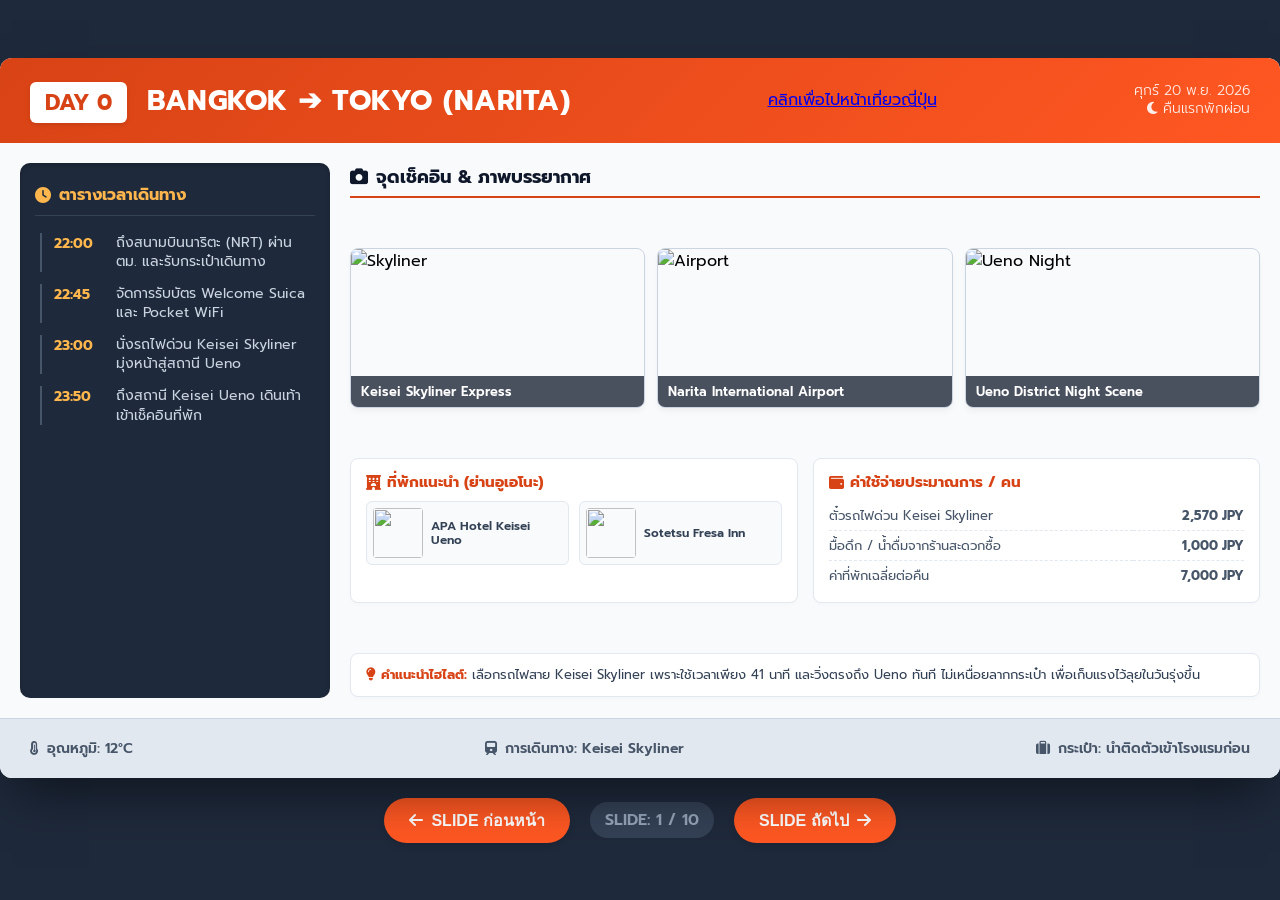
==== commit 613f80fb: "Update index.html" ====
--- a/index.html
+++ b/index.html
@@ -209,10 +209,11 @@
 <body>
 
 <div class="ppt-wrapper">
-
+  
     <div class="slide active" id="slide-0">
         <div class="header">
             <div><span class="day-badge">DAY 0</span><span class="route">BANGKOK ➔ TOKYO (NARITA)</span></div>
+             <a href="jptripcode.html">คลิกเพื่อไปหน้าเที่ยวญี่ปุ่น</a> 
             <div class="sun-info">ศุกร์ 20 พ.ย. 2026<br><i class="fa-solid fa-moon"></i> คืนแรกพักผ่อน</div>
         </div>
         <div class="main-content">
@@ -261,6 +262,7 @@
 
     <div class="slide" id="slide-1">
         <div class="header">
+            <a href="jptripcode.html">คลิกเพื่อไปหน้าเที่ยวญี่ปุ่น</a> 
             <div><span class="day-badge">DAY 1</span><span class="route">TOKYO HIGHLIGHTS (Asakusa & Shibuya)</span></div>
             <div class="sun-info">เสาร์ 21 พ.ย. 2026<br>SUNSET: 16:31</div>
         </div>
